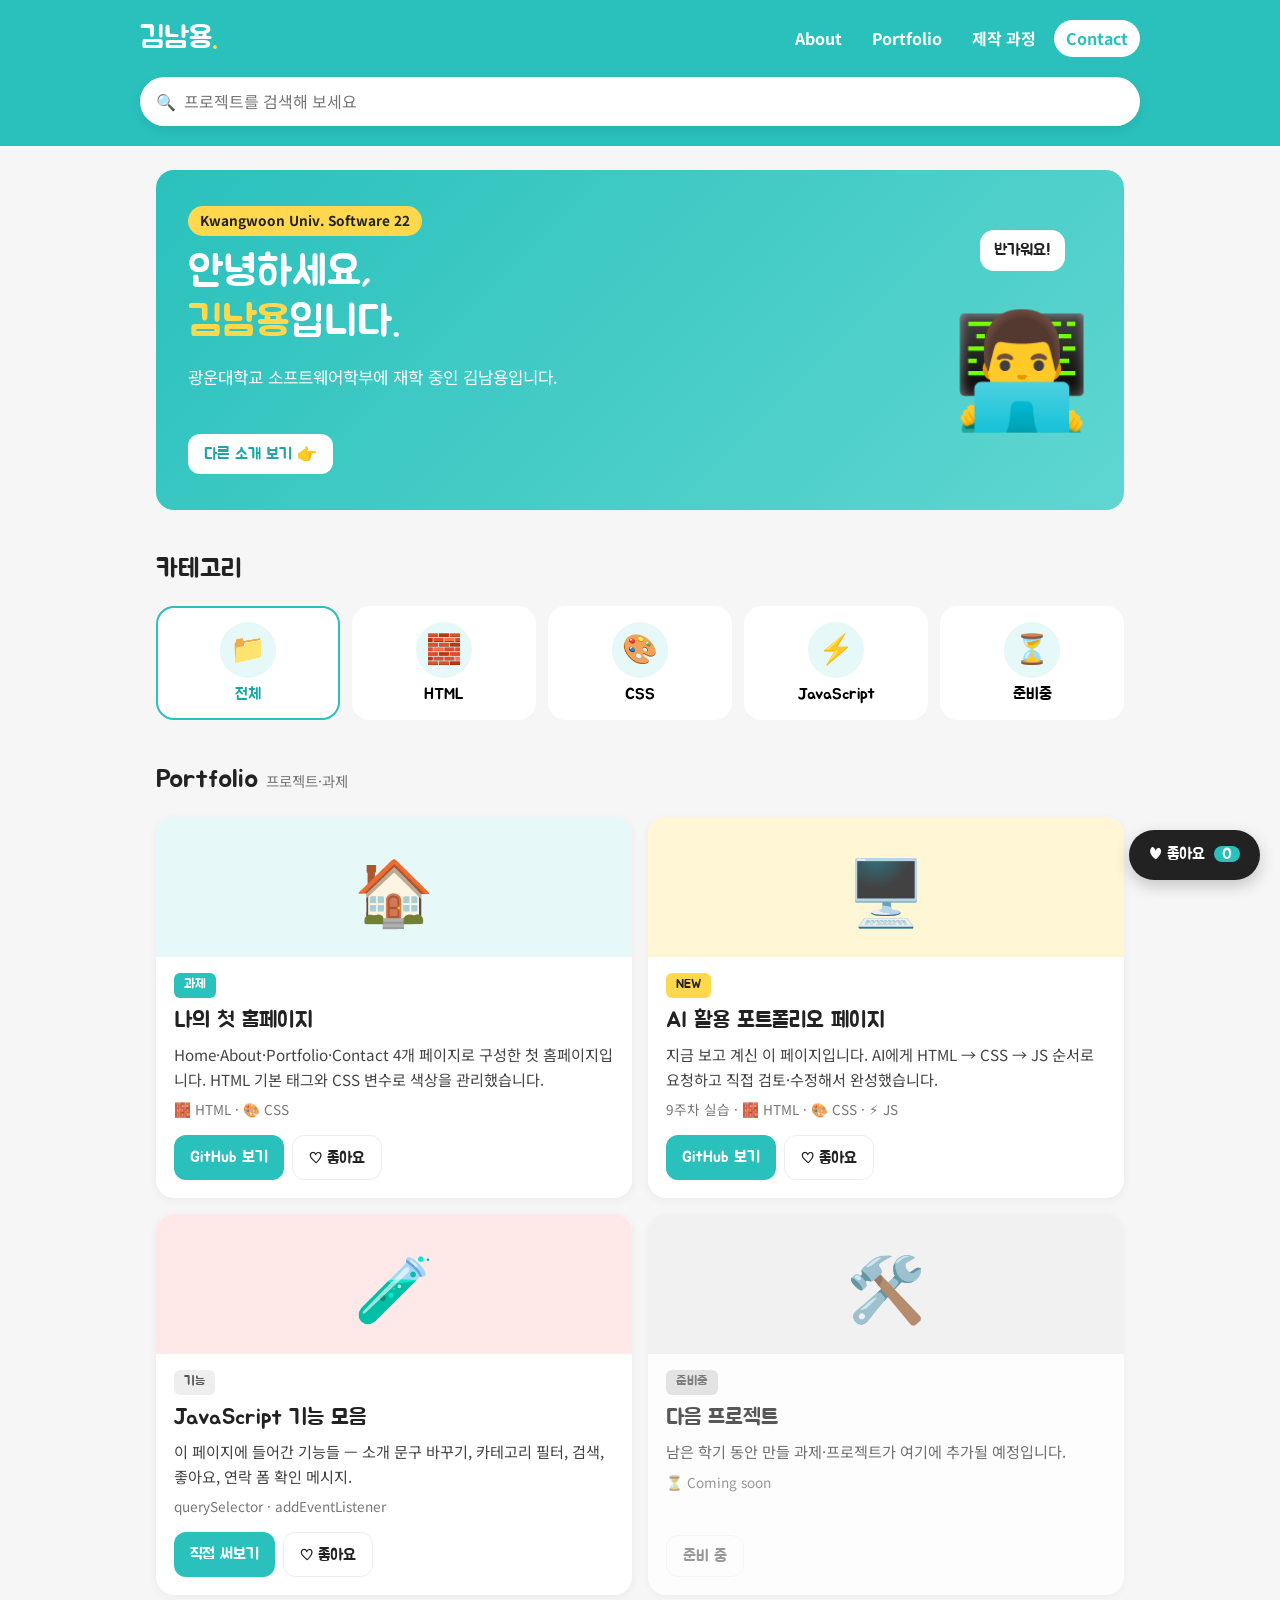
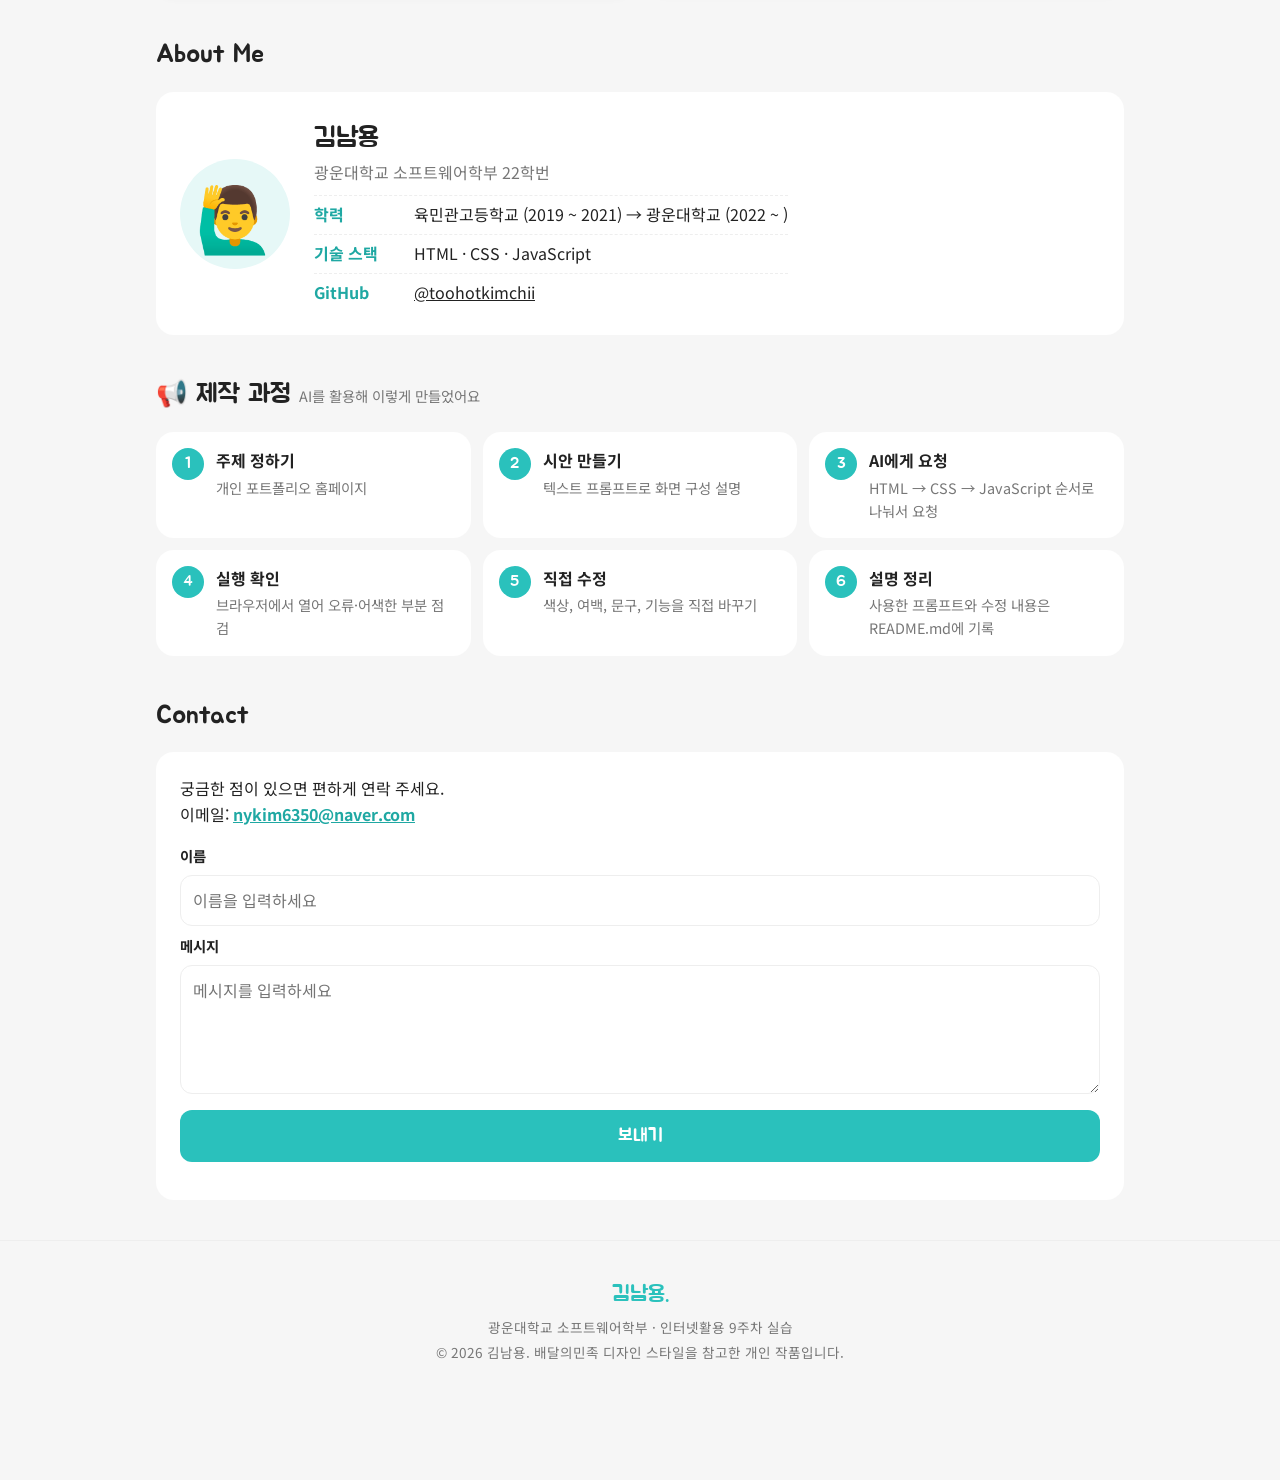
==== toohotkimchii_page/index.html @ c52a950b "템플릿 추가" ====
<!DOCTYPE html>
<html lang="ko">
<head>
  <meta charset="UTF-8" />
  <meta name="viewport" content="width=device-width, initial-scale=1.0" />
  <title>김남용 | 포트폴리오</title>

  <!-- 글꼴: 둥글고 귀여운 제목용(Jua) + 읽기 편한 본문용(Noto Sans KR) -->
  <link rel="preconnect" href="https://fonts.googleapis.com">
  <link rel="preconnect" href="https://fonts.gstatic.com" crossorigin>
  <link href="https://fonts.googleapis.com/css2?family=Jua&family=Noto+Sans+KR:wght@400;500;700&display=swap" rel="stylesheet">

  <!-- 디자인(CSS)은 style.css 파일에 따로 작성했습니다. -->
  <link rel="stylesheet" href="style.css" />
</head>
<body>

  <!-- =====================================================
       1. header : 사이트 맨 위 (로고 + 메뉴 + 검색창)
       ===================================================== -->
  <header class="site-header">
    <div class="header-inner">
      <a href="#home" class="logo">김남용<span class="logo-dot">.</span></a>

      <!-- nav : 페이지 안의 각 영역(section)으로 이동하는 메뉴 -->
      <nav class="main-nav">
        <a href="#about">About</a>
        <a href="#projects">Portfolio</a>
        <a href="#process">제작 과정</a>
        <a href="#contact" class="nav-order">Contact</a>
      </nav>
    </div>

    <!-- 검색창 (입력하면 아래 프로젝트 카드가 걸러집니다) -->
    <div class="search-wrap">
      <span class="search-icon" aria-hidden="true">🔍</span>
      <input type="text" id="searchInput" placeholder="프로젝트를 검색해 보세요" />
    </div>
  </header>

  <!-- =====================================================
       2. main : 본문 내용
       ===================================================== -->
  <main>

    <!-- 2-1. 메인 배너 + 자기소개 문구 바꾸기 버튼 -->
    <section id="home" class="hero">
      <div class="hero-text">
        <p class="hero-badge">Kwangwoon Univ. Software 22</p>
        <h1>안녕하세요,<br /><em>김남용</em>입니다.</h1>

        <!-- 버튼을 누르면 이 문장이 바뀝니다 (script.js 참고) -->
        <p id="introText" class="intro-text">
          광운대학교 소프트웨어학부에 재학 중인 김남용입니다.
        </p>
        <button type="button" id="introBtn" class="btn btn-white">
          다른 소개 보기 👉
        </button>
      </div>

      <!-- 오른쪽 그림: 이미지 파일 대신 CSS와 이모지로 표현 -->
      <div class="hero-art" aria-hidden="true">
        <div class="bubble">반가워요!</div>
        <div class="scooter">👨‍💻</div>
      </div>
    </section>

    <!-- 2-2. 카테고리 아이콘 : 누르면 아래 프로젝트가 걸러집니다 -->
    <section class="category">
      <h2 class="section-title">카테고리</h2>
      <div class="category-grid">
        <!-- data-filter 값으로 아래 프로젝트 카드를 걸러냅니다 -->
        <button type="button" class="cat-item active" data-filter="all">
          <span class="cat-icon">📁</span>전체
        </button>
        <button type="button" class="cat-item" data-filter="html">
          <span class="cat-icon">🧱</span>HTML
        </button>
        <button type="button" class="cat-item" data-filter="css">
          <span class="cat-icon">🎨</span>CSS
        </button>
        <button type="button" class="cat-item" data-filter="js">
          <span class="cat-icon">⚡</span>JavaScript
        </button>
        <button type="button" class="cat-item" data-filter="soon">
          <span class="cat-icon">⏳</span>준비중
        </button>
      </div>
    </section>

    <!-- 2-3. 프로젝트 목록 (카드형 레이아웃) -->
    <section id="projects" class="menu">
      <h2 class="section-title">Portfolio <small>프로젝트·과제</small></h2>

      <div class="card-list">

        <!-- 카드 1 : 첫 번째 홈페이지 -->
        <article class="card" data-category="html css">
          <div class="card-thumb thumb-mint">🏠</div>
          <div class="card-body">
            <span class="tag tag-best">과제</span>
            <h3>나의 첫 홈페이지</h3>
            <p class="card-desc">
              Home·About·Portfolio·Contact 4개 페이지로 구성한 첫 홈페이지입니다.
              HTML 기본 태그와 CSS 변수로 색상을 관리했습니다.
            </p>
            <p class="card-meta">🧱 HTML · 🎨 CSS</p>
            <div class="card-actions">
              <a class="btn btn-mint" href="https://github.com/toohotkimchii/kimnamyong_myhomepage" target="_blank" rel="noopener">GitHub 보기</a>
              <button type="button" class="btn btn-line like-btn">♡ 좋아요</button>
            </div>
          </div>
        </article>

        <!-- 카드 2 : 지금 보고 있는 이 페이지 -->
        <article class="card" data-category="html css js">
          <div class="card-thumb thumb-yellow">🖥️</div>
          <div class="card-body">
            <span class="tag tag-new">NEW</span>
            <h3>AI 활용 포트폴리오 페이지</h3>
            <p class="card-desc">
              지금 보고 계신 이 페이지입니다. AI에게 HTML → CSS → JS 순서로 요청하고
              직접 검토·수정해서 완성했습니다.
            </p>
            <p class="card-meta">9주차 실습 · 🧱 HTML · 🎨 CSS · ⚡ JS</p>
            <div class="card-actions">
              <a class="btn btn-mint" href="https://github.com/toohotkimchii/kimnamyong_baemin_page" target="_blank" rel="noopener">GitHub 보기</a>
              <button type="button" class="btn btn-line like-btn">♡ 좋아요</button>
            </div>
          </div>
        </article>

        <!-- 카드 3 : 자바스크립트 기능 소개 -->
        <article class="card" data-category="js">
          <div class="card-thumb thumb-pink">🧪</div>
          <div class="card-body">
            <span class="tag">기능</span>
            <h3>JavaScript 기능 모음</h3>
            <p class="card-desc">
              이 페이지에 들어간 기능들 — 소개 문구 바꾸기, 카테고리 필터,
              검색, 좋아요, 연락 폼 확인 메시지.
            </p>
            <p class="card-meta">querySelector · addEventListener</p>
            <div class="card-actions">
              <a class="btn btn-mint" href="#contact">직접 써보기</a>
              <button type="button" class="btn btn-line like-btn">♡ 좋아요</button>
            </div>
          </div>
        </article>

        <!-- 카드 4 : 준비 중 (앞으로 채울 자리) -->
        <article class="card card-soon" data-category="soon">
          <div class="card-thumb thumb-gray">🛠️</div>
          <div class="card-body">
            <span class="tag tag-soon">준비중</span>
            <h3>다음 프로젝트</h3>
            <p class="card-desc">
              남은 학기 동안 만들 과제·프로젝트가 여기에 추가될 예정입니다.
            </p>
            <p class="card-meta">⏳ Coming soon</p>
            <div class="card-actions">
              <button type="button" class="btn btn-line" disabled>준비 중</button>
            </div>
          </div>
        </article>

      </div>

      <!-- 검색 결과가 없을 때 보여줄 문구 (평소엔 숨김) -->
      <p id="emptyMsg" class="empty-msg" hidden>검색 결과가 없어요 😅</p>
    </section>

    <!-- 2-4. 자기소개 (About) -->
    <section id="about" class="owner">
      <h2 class="section-title">About Me</h2>
      <div class="owner-card">
        <div class="owner-face" aria-hidden="true">🙋‍♂️</div>
        <div class="owner-info">
          <h3>김남용</h3>
          <p class="owner-sub">광운대학교 소프트웨어학부 22학번</p>
          <ul class="owner-list">
            <li><b>학력</b> 육민관고등학교 (2019 ~ 2021) → 광운대학교 (2022 ~ )</li>
            <li><b>기술 스택</b> HTML · CSS · JavaScript</li>
            <li><b>GitHub</b> <a href="https://github.com/toohotkimchii" target="_blank" rel="noopener">@toohotkimchii</a></li>
          </ul>
        </div>
      </div>
    </section>

    <!-- 2-5. 제작 과정 (수업 내용 정리) -->
    <section id="process" class="notice">
      <h2 class="section-title">📢 제작 과정 <small>AI를 활용해 이렇게 만들었어요</small></h2>
      <ol class="step-list">
        <li><span class="step-num">1</span><div><b>주제 정하기</b><p>개인 포트폴리오 홈페이지</p></div></li>
        <li><span class="step-num">2</span><div><b>시안 만들기</b><p>텍스트 프롬프트로 화면 구성 설명</p></div></li>
        <li><span class="step-num">3</span><div><b>AI에게 요청</b><p>HTML → CSS → JavaScript 순서로 나눠서 요청</p></div></li>
        <li><span class="step-num">4</span><div><b>실행 확인</b><p>브라우저에서 열어 오류·어색한 부분 점검</p></div></li>
        <li><span class="step-num">5</span><div><b>직접 수정</b><p>색상, 여백, 문구, 기능을 직접 바꾸기</p></div></li>
        <li><span class="step-num">6</span><div><b>설명 정리</b><p>사용한 프롬프트와 수정 내용은 README.md에 기록</p></div></li>
      </ol>
    </section>

    <!-- 2-6. 연락처 (Contact) -->
    <section id="contact" class="order">
      <h2 class="section-title">Contact</h2>
      <div class="order-box">
        <p class="order-guide">
          궁금한 점이 있으면 편하게 연락 주세요.<br />
          이메일: <a href="mailto:nykim6350@naver.com">nykim6350@naver.com</a>
        </p>

        <!-- form : 실제 전송은 하지 않고, JS로 확인 메시지만 보여줍니다 -->
        <form id="orderForm" class="order-form">
          <label for="orderName">이름</label>
          <input type="text" id="orderName" placeholder="이름을 입력하세요" />

          <label for="orderMsg">메시지</label>
          <textarea id="orderMsg" rows="4" placeholder="메시지를 입력하세요"></textarea>

          <button type="submit" class="btn btn-mint btn-big">보내기</button>
        </form>

        <!-- 결과 메시지가 들어갈 자리 -->
        <p id="orderResult" class="order-result" aria-live="polite"></p>
      </div>
    </section>

  </main>

  <!-- 좋아요 개수를 보여주는 떠 있는 버튼 -->
  <a href="#projects" class="cart-float" aria-label="좋아요 개수">
    ♥ 좋아요 <span id="likeCount">0</span>
  </a>

  <!-- =====================================================
       3. footer : 사이트 맨 아래 정보
       ===================================================== -->
  <footer class="site-footer">
    <p class="footer-logo">김남용.</p>
    <p>광운대학교 소프트웨어학부 · 인터넷활용 9주차 실습</p>
    <p>&copy; <span id="year"></span> 김남용. 배달의민족 디자인 스타일을 참고한 개인 작품입니다.</p>
  </footer>

  <!-- 기능(JavaScript)은 script.js 파일에 작성했습니다. body 맨 끝에서 불러옵니다. -->
  <script src="script.js"></script>
</body>
</html>
---- toohotkimchii_page/style.css ----
/* =============================================================
   김남용 포트폴리오 스타일시트
   - 배달의민족 스타일 참고: 민트색 포인트, 둥근 모서리, 큼직한 귀여운 제목
   - 색을 바꾸고 싶으면 아래 :root 안의 값만 바꾸면 됩니다.
   ============================================================= */
:root {
  --mint: #2ac1bc;        /* 메인 민트색 */
  --mint-dark: #1fa8a3;   /* 버튼에 마우스를 올렸을 때 */
  --mint-light: #e6f8f7;  /* 연한 민트 배경 */
  --yellow: #ffd84d;      /* 강조용 노란색 */
  --text: #222222;        /* 기본 글자색 */
  --gray: #777777;        /* 보조 글자색 */
  --line: #eeeeee;        /* 테두리 선 */
  --bg: #f6f6f6;          /* 전체 배경 */
  --radius: 18px;         /* 모서리 둥글기 */
}

/* ---------- 기본 설정 ---------- */
* { box-sizing: border-box; }

html { scroll-behavior: smooth; } /* 메뉴 클릭 시 부드럽게 이동 */

body {
  margin: 0;
  font-family: "Noto Sans KR", system-ui, sans-serif;
  background: var(--bg);
  color: var(--text);
  line-height: 1.6;
  padding-bottom: 80px; /* 떠 있는 좋아요 버튼에 내용이 가리지 않도록 */
}

/* 제목은 둥글둥글한 Jua 글꼴 */
h1, h2, h3, .logo, .footer-logo, .btn, .cat-item, .tag {
  font-family: "Jua", "Noto Sans KR", sans-serif;
  font-weight: 400;
}

a { color: inherit; }

main {
  max-width: 1000px;
  margin: 0 auto;
  padding: 0 16px;
}

section { margin: 40px 0; }

.section-title {
  font-size: 1.6rem;
  margin: 0 0 16px;
}
.section-title small {
  font-family: "Noto Sans KR", sans-serif;
  font-size: .9rem;
  color: var(--gray);
  font-weight: 400;
}

/* ---------- header ---------- */
.site-header {
  background: var(--mint);
  color: #fff;
  padding: 14px 16px 20px;
  position: sticky;   /* 스크롤해도 상단에 고정 */
  top: 0;
  z-index: 10;
}
.header-inner {
  max-width: 1000px;
  margin: 0 auto;
  display: flex;
  justify-content: space-between;
  align-items: center;
  gap: 12px;
  flex-wrap: wrap;
}
.logo {
  font-size: 1.9rem;
  text-decoration: none;
  color: #fff;
}
.logo-dot { color: var(--yellow); }

.main-nav { display: flex; gap: 6px; flex-wrap: wrap; }
.main-nav a {
  text-decoration: none;
  font-weight: 700;
  padding: 6px 12px;
  border-radius: 999px;
  transition: background .2s;
}
.main-nav a:hover { background: rgba(255,255,255,.2); }
.main-nav .nav-order { background: #fff; color: var(--mint); }
.main-nav .nav-order:hover { background: var(--yellow); color: var(--text); }

/* 검색창 */
.search-wrap {
  max-width: 1000px;
  margin: 14px auto 0;
  background: #fff;
  border-radius: 999px;
  display: flex;
  align-items: center;
  padding: 0 16px;
  box-shadow: 0 4px 12px rgba(0,0,0,.08);
}
.search-wrap input {
  flex: 1;
  border: none;
  outline: none;
  padding: 12px 8px;
  font: inherit;
  background: transparent;
  min-width: 0;
}

/* ---------- 메인 배너(hero) ---------- */
.hero {
  margin-top: 24px;
  background: linear-gradient(135deg, var(--mint) 0%, #5fd6d1 100%);
  color: #fff;
  border-radius: var(--radius);
  padding: 36px 32px;
  display: flex;
  align-items: center;
  justify-content: space-between;
  gap: 24px;
  overflow: hidden;
}
.hero-badge {
  display: inline-block;
  background: var(--yellow);
  color: var(--text);
  font-weight: 700;
  font-size: .85rem;
  padding: 4px 12px;
  border-radius: 999px;
  margin: 0 0 12px;
}
.hero h1 {
  font-size: 2.6rem;
  line-height: 1.2;
  margin: 0 0 16px;
}
.hero h1 em {
  font-style: normal;
  color: var(--yellow);
}
.intro-text {
  font-size: 1.05rem;
  min-height: 3.2em;     /* 문장이 바뀌어도 높이가 덜컹거리지 않게 */
  margin: 0 0 16px;
  transition: opacity .25s;
}
.intro-text.fade { opacity: 0; } /* JS에서 문장 바꿀 때 잠깐 사라지는 효과 */

.hero-art { position: relative; flex-shrink: 0; text-align: center; }
.scooter {
  font-size: 7rem;
  animation: ride 1.6s ease-in-out infinite alternate; /* 그림 흔들흔들 */
}
.bubble {
  background: #fff;
  color: var(--text);
  font-family: "Jua", sans-serif;
  padding: 8px 14px;
  border-radius: 14px;
  display: inline-block;
}
@keyframes ride {
  from { transform: translateX(-8px) rotate(-3deg); }
  to   { transform: translateX(8px) rotate(2deg); }
}

/* ---------- 버튼 공통 ---------- */
.btn {
  display: inline-block;
  border: none;
  border-radius: 12px;
  padding: 10px 16px;
  font-size: 1rem;
  cursor: pointer;
  text-decoration: none;
  transition: transform .15s, background .2s;
}
.btn:hover { transform: translateY(-2px); }
.btn:disabled { cursor: not-allowed; opacity: .6; transform: none; }
.btn-white { background: #fff; color: var(--mint-dark); }
.btn-mint  { background: var(--mint); color: #fff; }
.btn-mint:hover { background: var(--mint-dark); }
.btn-line  { background: #fff; color: var(--text); border: 1.5px solid var(--line); }
.btn-line.liked { border-color: #ff6b6b; color: #ff6b6b; } /* 좋아요 누른 상태 */
.btn-big { width: 100%; padding: 14px; font-size: 1.15rem; }

/* ---------- 카테고리 ---------- */
.category-grid {
  display: grid;
  grid-template-columns: repeat(5, 1fr);
  gap: 12px;
}
.cat-item {
  background: #fff;
  border: 2px solid transparent;
  border-radius: var(--radius);
  padding: 14px 4px;
  font-size: 1rem;
  cursor: pointer;
  display: flex;
  flex-direction: column;
  align-items: center;
  gap: 6px;
  transition: border-color .2s;
}
.cat-icon {
  font-size: 1.8rem;
  width: 56px; height: 56px;
  border-radius: 50%;
  background: var(--mint-light);
  display: flex; align-items: center; justify-content: center;
}
.cat-item:hover, .cat-item.active { border-color: var(--mint); }
.cat-item.active { color: var(--mint-dark); }

/* ---------- 프로젝트 카드 ---------- */
.card-list {
  display: grid;
  grid-template-columns: repeat(2, 1fr); /* 2열 카드 */
  gap: 16px;
}
.card {
  background: #fff;
  border-radius: var(--radius);
  overflow: hidden;
  box-shadow: 0 2px 10px rgba(0,0,0,.05);
  display: flex;
  flex-direction: column;
  transition: transform .2s, box-shadow .2s;
}
.card:hover {
  transform: translateY(-4px);
  box-shadow: 0 8px 20px rgba(0,0,0,.1);
}
.card.hide { display: none; } /* 필터·검색으로 숨길 때 */

.card-thumb {
  height: 140px;
  font-size: 4rem;
  display: flex; align-items: center; justify-content: center;
}
.thumb-mint   { background: var(--mint-light); }
.thumb-yellow { background: #fff6d6; }
.thumb-pink   { background: #ffe8e8; }
.thumb-gray   { background: #efefef; }

.card-body { padding: 16px 18px 18px; display: flex; flex-direction: column; flex: 1; }
.card-body h3 { font-size: 1.35rem; margin: 6px 0 4px; }
.card-desc { margin: 0 0 8px; color: #444; font-size: .95rem; }
.card-meta { margin: 0 0 14px; color: var(--gray); font-size: .85rem; }
.card-actions { margin-top: auto; display: flex; gap: 8px; }

.tag {
  align-self: flex-start;
  font-size: .8rem;
  padding: 2px 10px;
  border-radius: 6px;
  background: #eee;
  color: #555;
}
.tag-best { background: var(--mint); color: #fff; }
.tag-new  { background: var(--yellow); color: var(--text); }
.tag-soon { background: #ddd; }
.card-soon { opacity: .75; }

.empty-msg { text-align: center; color: var(--gray); padding: 24px; }

/* ---------- About (자기소개) ---------- */
.owner-card {
  background: #fff;
  border-radius: var(--radius);
  padding: 24px;
  display: flex;
  gap: 24px;
  align-items: center;
}
.owner-face {
  font-size: 4rem;
  width: 110px; height: 110px;
  flex-shrink: 0;
  border-radius: 50%;
  background: var(--mint-light);
  display: flex; align-items: center; justify-content: center;
}
.owner-info h3 { font-size: 1.7rem; margin: 0; }
.owner-info h3 span { font-size: 1rem; color: var(--mint-dark); }
.owner-sub { margin: 0 0 10px; color: var(--gray); }
.owner-list { list-style: none; margin: 0; padding: 0; }
.owner-list li { padding: 6px 0; border-top: 1px dashed var(--line); }
.owner-list b {
  display: inline-block;
  min-width: 96px;
  color: var(--mint-dark);
}

/* ---------- 제작 과정 ---------- */
.step-list {
  list-style: none;
  margin: 0; padding: 0;
  display: grid;
  grid-template-columns: repeat(3, 1fr);
  gap: 12px;
}
.step-list li {
  background: #fff;
  border-radius: var(--radius);
  padding: 16px;
  display: flex;
  gap: 12px;
  align-items: flex-start;
}
.step-num {
  font-family: "Jua", sans-serif;
  background: var(--mint);
  color: #fff;
  width: 32px; height: 32px;
  border-radius: 50%;
  flex-shrink: 0;
  display: flex; align-items: center; justify-content: center;
}
.step-list p { margin: 2px 0 0; color: var(--gray); font-size: .9rem; }

/* ---------- Contact (연락처 폼) ---------- */
.order-box {
  background: #fff;
  border-radius: var(--radius);
  padding: 24px;
}
.order-guide { margin: 0 0 16px; }
.order-guide a { color: var(--mint-dark); font-weight: 700; }
.order-form { display: grid; gap: 8px; }
.order-form label { font-weight: 700; font-size: .9rem; }
.order-form input,
.order-form textarea {
  width: 100%;
  padding: 12px;
  border: 1.5px solid var(--line);
  border-radius: 12px;
  font: inherit;
}
.order-form input:focus,
.order-form textarea:focus { outline: none; border-color: var(--mint); }
.order-form .btn-big { margin-top: 8px; }
.order-result {
  margin: 14px 0 0;
  font-weight: 700;
  color: var(--mint-dark);
}
.order-result.error { color: #e04848; }

/* ---------- 떠 있는 좋아요 버튼 ---------- */
.cart-float {
  position: fixed;
  right: 20px;
  bottom: 20px;
  background: var(--text);
  color: #fff;
  text-decoration: none;
  font-family: "Jua", sans-serif;
  padding: 12px 20px;
  border-radius: 999px;
  box-shadow: 0 6px 16px rgba(0,0,0,.2);
  z-index: 20;
}
.cart-float span {
  background: var(--mint);
  border-radius: 999px;
  padding: 0 8px;
  margin-left: 4px;
}
.cart-float.bump { animation: bump .3s; } /* 좋아요 누를 때 통통 튀는 효과 */
@keyframes bump {
  50% { transform: scale(1.15); }
}

/* ---------- footer ---------- */
.site-footer {
  text-align: center;
  color: var(--gray);
  font-size: .85rem;
  padding: 32px 16px;
  border-top: 1px solid var(--line);
  margin-top: 40px;
}
.site-footer p { margin: 4px 0; }
.footer-logo { font-size: 1.4rem; color: var(--mint); }

/* =============================================================
   반응형: 화면이 좁을 때(모바일) 레이아웃 바꾸기
   ============================================================= */
@media (max-width: 720px) {
  .hero { flex-direction: column; text-align: center; padding: 28px 20px; }
  .hero h1 { font-size: 2rem; }
  .scooter { font-size: 5rem; }
  .card-list { grid-template-columns: 1fr; }       /* 카드 1열 */
  .step-list { grid-template-columns: 1fr; }
  .category-grid { grid-template-columns: repeat(5, 1fr); gap: 6px; }
  .cat-item { font-size: .8rem; padding: 10px 2px; }
  .cat-icon { width: 42px; height: 42px; font-size: 1.3rem; }
  .owner-card { flex-direction: column; text-align: center; }
  .owner-list { text-align: left; }
  .main-nav a { padding: 4px 8px; font-size: .9rem; }
}
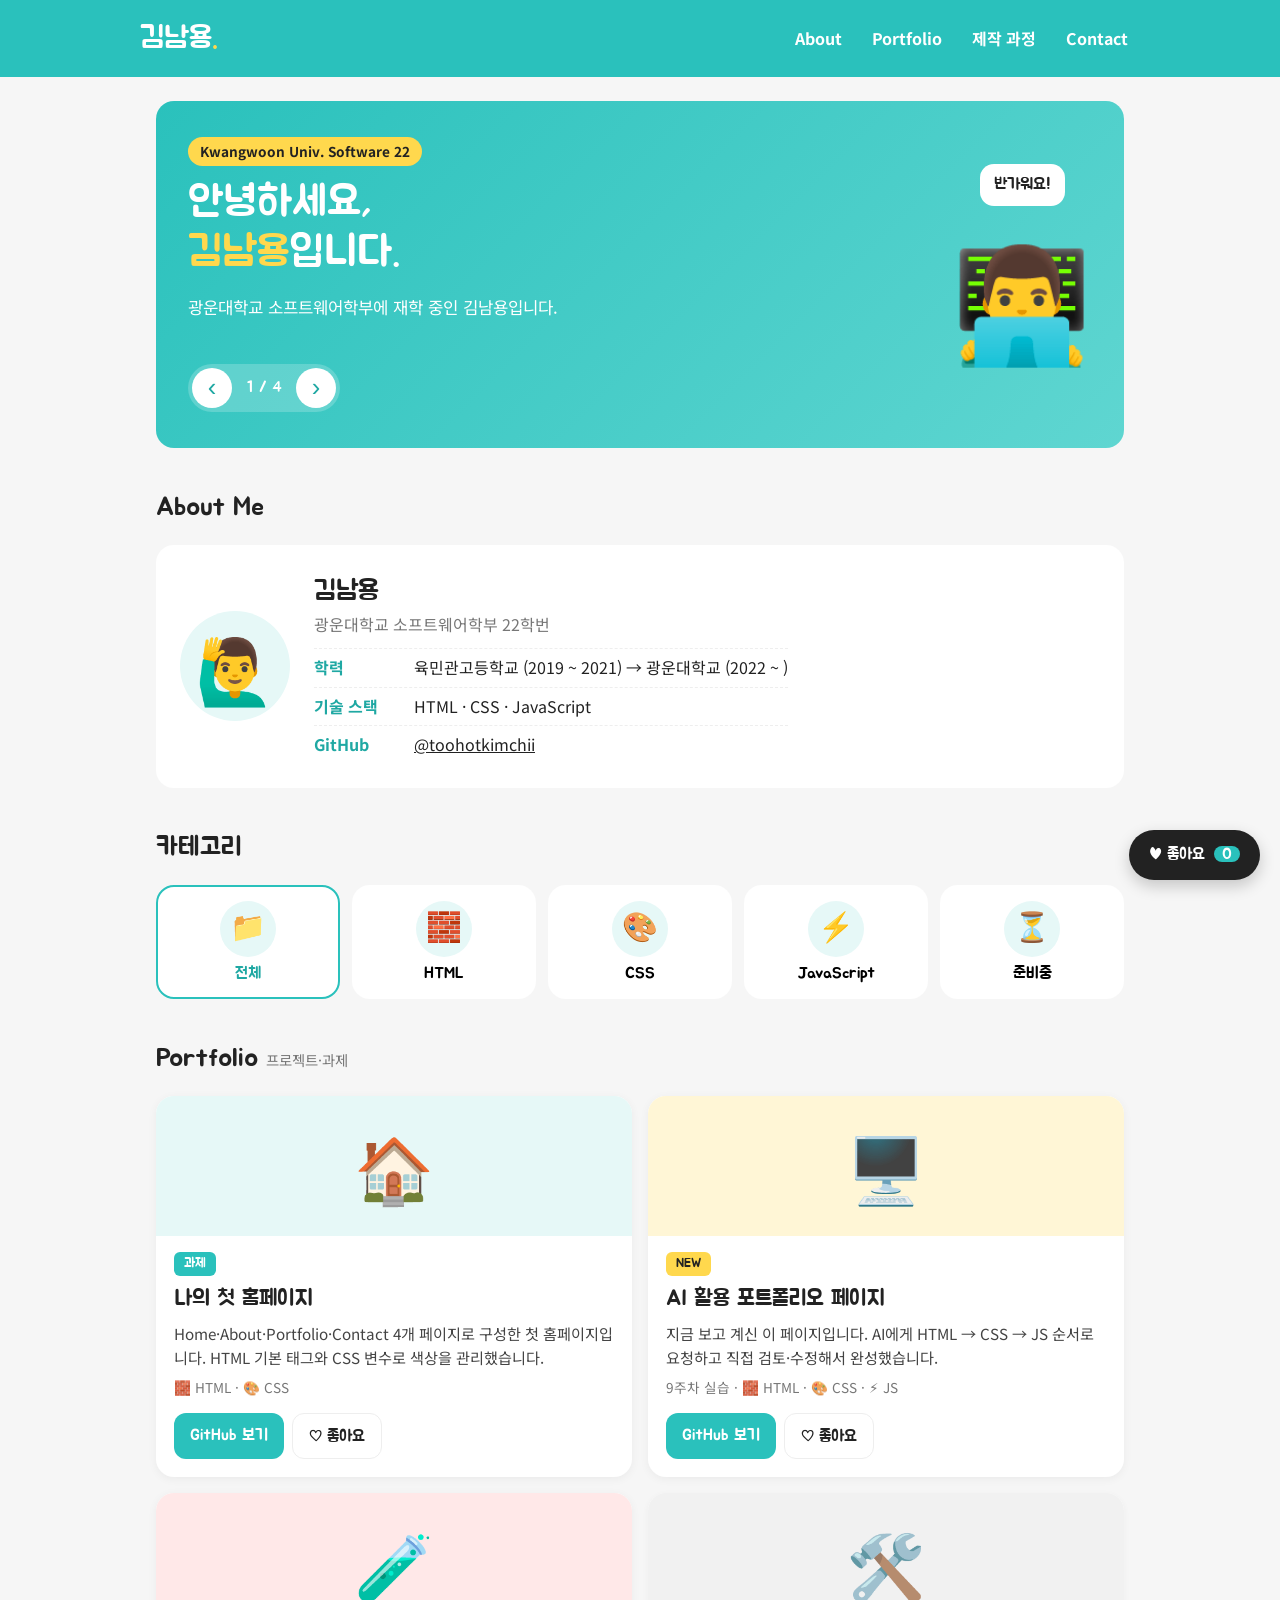
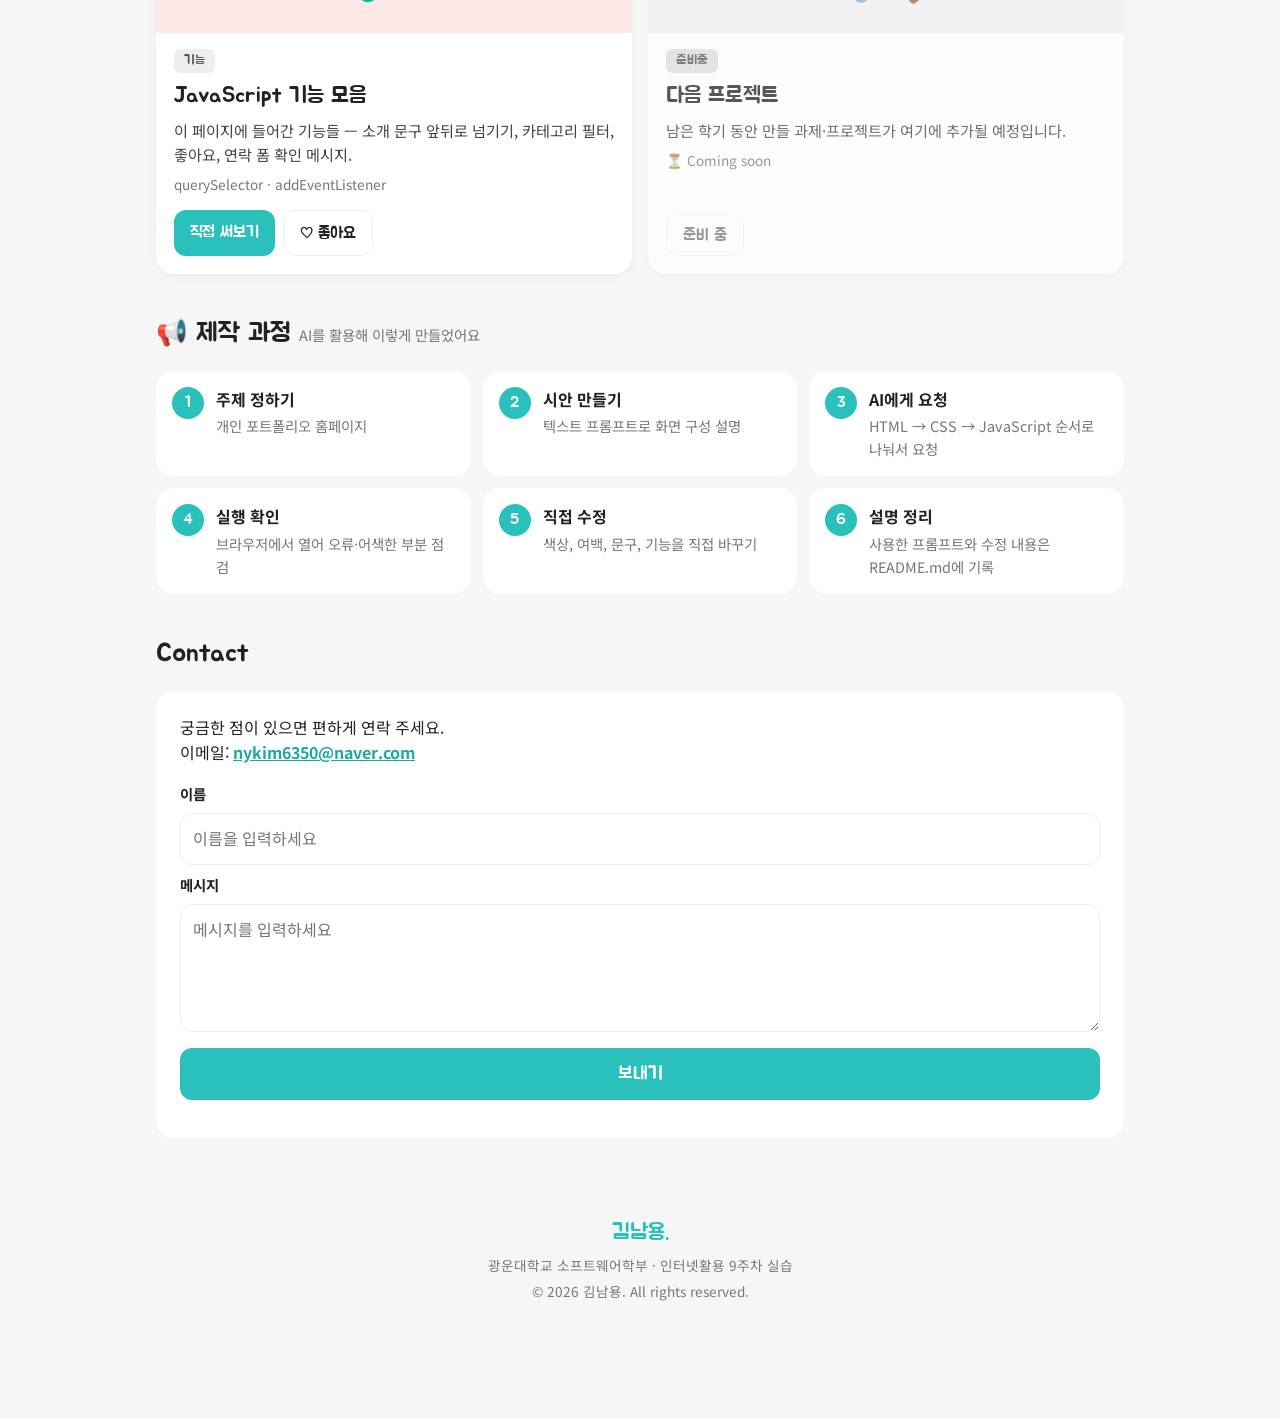
==== commit c6cdc173: "수정" ====
--- a/toohotkimchii_page/index.html
+++ b/toohotkimchii_page/index.html
@@ -16,25 +16,20 @@
 <body>
 
   <!-- =====================================================
-       1. header : 사이트 맨 위 (로고 + 메뉴 + 검색창)
+       1. header : 사이트 맨 위 (로고 + 메뉴)
        ===================================================== -->
   <header class="site-header">
     <div class="header-inner">
       <a href="#home" class="logo">김남용<span class="logo-dot">.</span></a>
 
-      <!-- nav : 페이지 안의 각 영역(section)으로 이동하는 메뉴 -->
+      <!-- nav : 페이지 안의 각 영역(section)으로 이동하는 메뉴
+           누른 메뉴에 흰색 배경(active)이 붙습니다 (script.js 6번 참고) -->
       <nav class="main-nav">
         <a href="#about">About</a>
         <a href="#projects">Portfolio</a>
         <a href="#process">제작 과정</a>
-        <a href="#contact" class="nav-order">Contact</a>
+        <a href="#contact">Contact</a>
       </nav>
-    </div>
-
-    <!-- 검색창 (입력하면 아래 프로젝트 카드가 걸러집니다) -->
-    <div class="search-wrap">
-      <span class="search-icon" aria-hidden="true">🔍</span>
-      <input type="text" id="searchInput" placeholder="프로젝트를 검색해 보세요" />
     </div>
   </header>
 
@@ -53,9 +48,13 @@
         <p id="introText" class="intro-text">
           광운대학교 소프트웨어학부에 재학 중인 김남용입니다.
         </p>
-        <button type="button" id="introBtn" class="btn btn-white">
-          다른 소개 보기 👉
-        </button>
+        <!-- 이전 / 다음 버튼으로 소개 문장을 앞뒤로 넘깁니다 -->
+        <div class="intro-controls">
+          <button type="button" id="prevBtn" class="intro-arrow" aria-label="이전 소개">‹</button>
+          <!-- 지금 몇 번째 문장인지 표시 (예: 1 / 4) -->
+          <span id="introCounter" class="intro-counter">1 / 4</span>
+          <button type="button" id="nextBtn" class="intro-arrow" aria-label="다음 소개">›</button>
+        </div>
       </div>
 
       <!-- 오른쪽 그림: 이미지 파일 대신 CSS와 이모지로 표현 -->
@@ -65,112 +64,7 @@
       </div>
     </section>
 
-    <!-- 2-2. 카테고리 아이콘 : 누르면 아래 프로젝트가 걸러집니다 -->
-    <section class="category">
-      <h2 class="section-title">카테고리</h2>
-      <div class="category-grid">
-        <!-- data-filter 값으로 아래 프로젝트 카드를 걸러냅니다 -->
-        <button type="button" class="cat-item active" data-filter="all">
-          <span class="cat-icon">📁</span>전체
-        </button>
-        <button type="button" class="cat-item" data-filter="html">
-          <span class="cat-icon">🧱</span>HTML
-        </button>
-        <button type="button" class="cat-item" data-filter="css">
-          <span class="cat-icon">🎨</span>CSS
-        </button>
-        <button type="button" class="cat-item" data-filter="js">
-          <span class="cat-icon">⚡</span>JavaScript
-        </button>
-        <button type="button" class="cat-item" data-filter="soon">
-          <span class="cat-icon">⏳</span>준비중
-        </button>
-      </div>
-    </section>
-
-    <!-- 2-3. 프로젝트 목록 (카드형 레이아웃) -->
-    <section id="projects" class="menu">
-      <h2 class="section-title">Portfolio <small>프로젝트·과제</small></h2>
-
-      <div class="card-list">
-
-        <!-- 카드 1 : 첫 번째 홈페이지 -->
-        <article class="card" data-category="html css">
-          <div class="card-thumb thumb-mint">🏠</div>
-          <div class="card-body">
-            <span class="tag tag-best">과제</span>
-            <h3>나의 첫 홈페이지</h3>
-            <p class="card-desc">
-              Home·About·Portfolio·Contact 4개 페이지로 구성한 첫 홈페이지입니다.
-              HTML 기본 태그와 CSS 변수로 색상을 관리했습니다.
-            </p>
-            <p class="card-meta">🧱 HTML · 🎨 CSS</p>
-            <div class="card-actions">
-              <a class="btn btn-mint" href="https://github.com/toohotkimchii/kimnamyong_myhomepage" target="_blank" rel="noopener">GitHub 보기</a>
-              <button type="button" class="btn btn-line like-btn">♡ 좋아요</button>
-            </div>
-          </div>
-        </article>
-
-        <!-- 카드 2 : 지금 보고 있는 이 페이지 -->
-        <article class="card" data-category="html css js">
-          <div class="card-thumb thumb-yellow">🖥️</div>
-          <div class="card-body">
-            <span class="tag tag-new">NEW</span>
-            <h3>AI 활용 포트폴리오 페이지</h3>
-            <p class="card-desc">
-              지금 보고 계신 이 페이지입니다. AI에게 HTML → CSS → JS 순서로 요청하고
-              직접 검토·수정해서 완성했습니다.
-            </p>
-            <p class="card-meta">9주차 실습 · 🧱 HTML · 🎨 CSS · ⚡ JS</p>
-            <div class="card-actions">
-              <a class="btn btn-mint" href="https://github.com/toohotkimchii/kimnamyong_baemin_page" target="_blank" rel="noopener">GitHub 보기</a>
-              <button type="button" class="btn btn-line like-btn">♡ 좋아요</button>
-            </div>
-          </div>
-        </article>
-
-        <!-- 카드 3 : 자바스크립트 기능 소개 -->
-        <article class="card" data-category="js">
-          <div class="card-thumb thumb-pink">🧪</div>
-          <div class="card-body">
-            <span class="tag">기능</span>
-            <h3>JavaScript 기능 모음</h3>
-            <p class="card-desc">
-              이 페이지에 들어간 기능들 — 소개 문구 바꾸기, 카테고리 필터,
-              검색, 좋아요, 연락 폼 확인 메시지.
-            </p>
-            <p class="card-meta">querySelector · addEventListener</p>
-            <div class="card-actions">
-              <a class="btn btn-mint" href="#contact">직접 써보기</a>
-              <button type="button" class="btn btn-line like-btn">♡ 좋아요</button>
-            </div>
-          </div>
-        </article>
-
-        <!-- 카드 4 : 준비 중 (앞으로 채울 자리) -->
-        <article class="card card-soon" data-category="soon">
-          <div class="card-thumb thumb-gray">🛠️</div>
-          <div class="card-body">
-            <span class="tag tag-soon">준비중</span>
-            <h3>다음 프로젝트</h3>
-            <p class="card-desc">
-              남은 학기 동안 만들 과제·프로젝트가 여기에 추가될 예정입니다.
-            </p>
-            <p class="card-meta">⏳ Coming soon</p>
-            <div class="card-actions">
-              <button type="button" class="btn btn-line" disabled>준비 중</button>
-            </div>
-          </div>
-        </article>
-
-      </div>
-
-      <!-- 검색 결과가 없을 때 보여줄 문구 (평소엔 숨김) -->
-      <p id="emptyMsg" class="empty-msg" hidden>검색 결과가 없어요 😅</p>
-    </section>
-
-    <!-- 2-4. 자기소개 (About) -->
+    <!-- 2-2. 자기소개 (About) -->
     <section id="about" class="owner">
       <h2 class="section-title">About Me</h2>
       <div class="owner-card">
@@ -187,6 +81,111 @@
       </div>
     </section>
 
+    <!-- 2-3. 카테고리 아이콘 : 누르면 아래 프로젝트가 걸러집니다 -->
+    <section class="category">
+      <h2 class="section-title">카테고리</h2>
+      <div class="category-grid">
+        <!-- data-filter 값으로 아래 프로젝트 카드를 걸러냅니다 -->
+        <button type="button" class="cat-item active" data-filter="all">
+          <span class="cat-icon">📁</span>전체
+        </button>
+        <button type="button" class="cat-item" data-filter="html">
+          <span class="cat-icon">🧱</span>HTML
+        </button>
+        <button type="button" class="cat-item" data-filter="css">
+          <span class="cat-icon">🎨</span>CSS
+        </button>
+        <button type="button" class="cat-item" data-filter="js">
+          <span class="cat-icon">⚡</span>JavaScript
+        </button>
+        <button type="button" class="cat-item" data-filter="soon">
+          <span class="cat-icon">⏳</span>준비중
+        </button>
+      </div>
+    </section>
+
+    <!-- 2-4. 프로젝트 목록 (카드형 레이아웃) -->
+    <section id="projects" class="menu">
+      <h2 class="section-title">Portfolio <small>프로젝트·과제</small></h2>
+
+      <div class="card-list">
+
+        <!-- 카드 1 : 첫 번째 홈페이지 -->
+        <article class="card" data-category="html css">
+          <div class="card-thumb thumb-mint">🏠</div>
+          <div class="card-body">
+            <span class="tag tag-best">과제</span>
+            <h3>나의 첫 홈페이지</h3>
+            <p class="card-desc">
+              Home·About·Portfolio·Contact 4개 페이지로 구성한 첫 홈페이지입니다.
+              HTML 기본 태그와 CSS 변수로 색상을 관리했습니다.
+            </p>
+            <p class="card-meta">🧱 HTML · 🎨 CSS</p>
+            <div class="card-actions">
+              <a class="btn btn-mint" href="https://github.com/toohotkimchii/kimnamyong_myhomepage" target="_blank" rel="noopener">GitHub 보기</a>
+              <button type="button" class="btn btn-line like-btn">♡ 좋아요</button>
+            </div>
+          </div>
+        </article>
+
+        <!-- 카드 2 : 지금 보고 있는 이 페이지 -->
+        <article class="card" data-category="html css js">
+          <div class="card-thumb thumb-yellow">🖥️</div>
+          <div class="card-body">
+            <span class="tag tag-new">NEW</span>
+            <h3>AI 활용 포트폴리오 페이지</h3>
+            <p class="card-desc">
+              지금 보고 계신 이 페이지입니다. AI에게 HTML → CSS → JS 순서로 요청하고
+              직접 검토·수정해서 완성했습니다.
+            </p>
+            <p class="card-meta">9주차 실습 · 🧱 HTML · 🎨 CSS · ⚡ JS</p>
+            <div class="card-actions">
+              <a class="btn btn-mint" href="https://github.com/toohotkimchii/kimnamyong_myhomepage/tree/main/toohotkimchii_page" target="_blank" rel="noopener">GitHub 보기</a>
+              <button type="button" class="btn btn-line like-btn">♡ 좋아요</button>
+            </div>
+          </div>
+        </article>
+
+        <!-- 카드 3 : 자바스크립트 기능 소개 -->
+        <article class="card" data-category="js">
+          <div class="card-thumb thumb-pink">🧪</div>
+          <div class="card-body">
+            <span class="tag">기능</span>
+            <h3>JavaScript 기능 모음</h3>
+            <p class="card-desc">
+              이 페이지에 들어간 기능들 — 소개 문구 앞뒤로 넘기기, 카테고리 필터,
+              좋아요, 연락 폼 확인 메시지.
+            </p>
+            <p class="card-meta">querySelector · addEventListener</p>
+            <div class="card-actions">
+              <a class="btn btn-mint" href="#contact">직접 써보기</a>
+              <button type="button" class="btn btn-line like-btn">♡ 좋아요</button>
+            </div>
+          </div>
+        </article>
+
+        <!-- 카드 4 : 준비 중 (앞으로 채울 자리) -->
+        <article class="card card-soon" data-category="soon">
+          <div class="card-thumb thumb-gray">🛠️</div>
+          <div class="card-body">
+            <span class="tag tag-soon">준비중</span>
+            <h3>다음 프로젝트</h3>
+            <p class="card-desc">
+              남은 학기 동안 만들 과제·프로젝트가 여기에 추가될 예정입니다.
+            </p>
+            <p class="card-meta">⏳ Coming soon</p>
+            <div class="card-actions">
+              <button type="button" class="btn btn-line" disabled>준비 중</button>
+            </div>
+          </div>
+        </article>
+
+      </div>
+
+      <!-- 보여줄 카드가 없을 때 나오는 문구 (평소엔 숨김) -->
+      <p id="emptyMsg" class="empty-msg" hidden>해당하는 프로젝트가 없어요 😅</p>
+    </section>
+
     <!-- 2-5. 제작 과정 (수업 내용 정리) -->
     <section id="process" class="notice">
       <h2 class="section-title">📢 제작 과정 <small>AI를 활용해 이렇게 만들었어요</small></h2>
@@ -238,7 +237,7 @@
   <footer class="site-footer">
     <p class="footer-logo">김남용.</p>
     <p>광운대학교 소프트웨어학부 · 인터넷활용 9주차 실습</p>
-    <p>&copy; <span id="year"></span> 김남용. 배달의민족 디자인 스타일을 참고한 개인 작품입니다.</p>
+    <p>&copy; <span id="year"></span> 김남용. All rights reserved.</p>
   </footer>
 
   <!-- 기능(JavaScript)은 script.js 파일에 작성했습니다. body 맨 끝에서 불러옵니다. -->
--- a/toohotkimchii_page/style.css
+++ b/toohotkimchii_page/style.css
@@ -43,7 +43,10 @@
   padding: 0 16px;
 }
 
-section { margin: 40px 0; }
+section {
+  margin: 40px 0;
+  scroll-margin-top: 100px; /* 메뉴로 이동할 때 제목이 고정 헤더에 가려지지 않게 */
+}
 
 .section-title {
   font-size: 1.6rem;
@@ -60,7 +63,7 @@
 .site-header {
   background: var(--mint);
   color: #fff;
-  padding: 14px 16px 20px;
+  padding: 14px 16px;
   position: sticky;   /* 스크롤해도 상단에 고정 */
   top: 0;
   z-index: 10;
@@ -90,29 +93,9 @@
   transition: background .2s;
 }
 .main-nav a:hover { background: rgba(255,255,255,.2); }
-.main-nav .nav-order { background: #fff; color: var(--mint); }
-.main-nav .nav-order:hover { background: var(--yellow); color: var(--text); }
-
-/* 검색창 */
-.search-wrap {
-  max-width: 1000px;
-  margin: 14px auto 0;
-  background: #fff;
-  border-radius: 999px;
-  display: flex;
-  align-items: center;
-  padding: 0 16px;
-  box-shadow: 0 4px 12px rgba(0,0,0,.08);
-}
-.search-wrap input {
-  flex: 1;
-  border: none;
-  outline: none;
-  padding: 12px 8px;
-  font: inherit;
-  background: transparent;
-  min-width: 0;
-}
+/* 누른 메뉴(active)에만 흰색 배경 */
+.main-nav a.active { background: #fff; color: var(--mint); }
+.main-nav a.active:hover { background: var(--yellow); color: var(--text); }
 
 /* ---------- 메인 배너(hero) ---------- */
 .hero {
@@ -153,6 +136,33 @@
   transition: opacity .25s;
 }
 .intro-text.fade { opacity: 0; } /* JS에서 문장 바꿀 때 잠깐 사라지는 효과 */
+
+/* 이전 / 다음 버튼 묶음 */
+.intro-controls {
+  display: inline-flex;
+  align-items: center;
+  gap: 10px;
+  background: rgba(255,255,255,.2);
+  border-radius: 999px;
+  padding: 4px;
+}
+.intro-arrow {
+  width: 40px; height: 40px;
+  border: none;
+  border-radius: 50%;
+  background: #fff;
+  color: var(--mint-dark);
+  font-size: 1.6rem;
+  line-height: 1;
+  cursor: pointer;
+  transition: transform .15s, background .2s;
+}
+.intro-arrow:hover { background: var(--yellow); color: var(--text); transform: scale(1.08); }
+.intro-counter {
+  font-family: "Jua", sans-serif;
+  min-width: 44px;
+  text-align: center;
+}
 
 .hero-art { position: relative; flex-shrink: 0; text-align: center; }
 .scooter {
@@ -240,7 +250,7 @@
   transform: translateY(-4px);
   box-shadow: 0 8px 20px rgba(0,0,0,.1);
 }
-.card.hide { display: none; } /* 필터·검색으로 숨길 때 */
+.card.hide { display: none; } /* 카테고리 필터로 숨길 때 */
 
 .card-thumb {
   height: 140px;
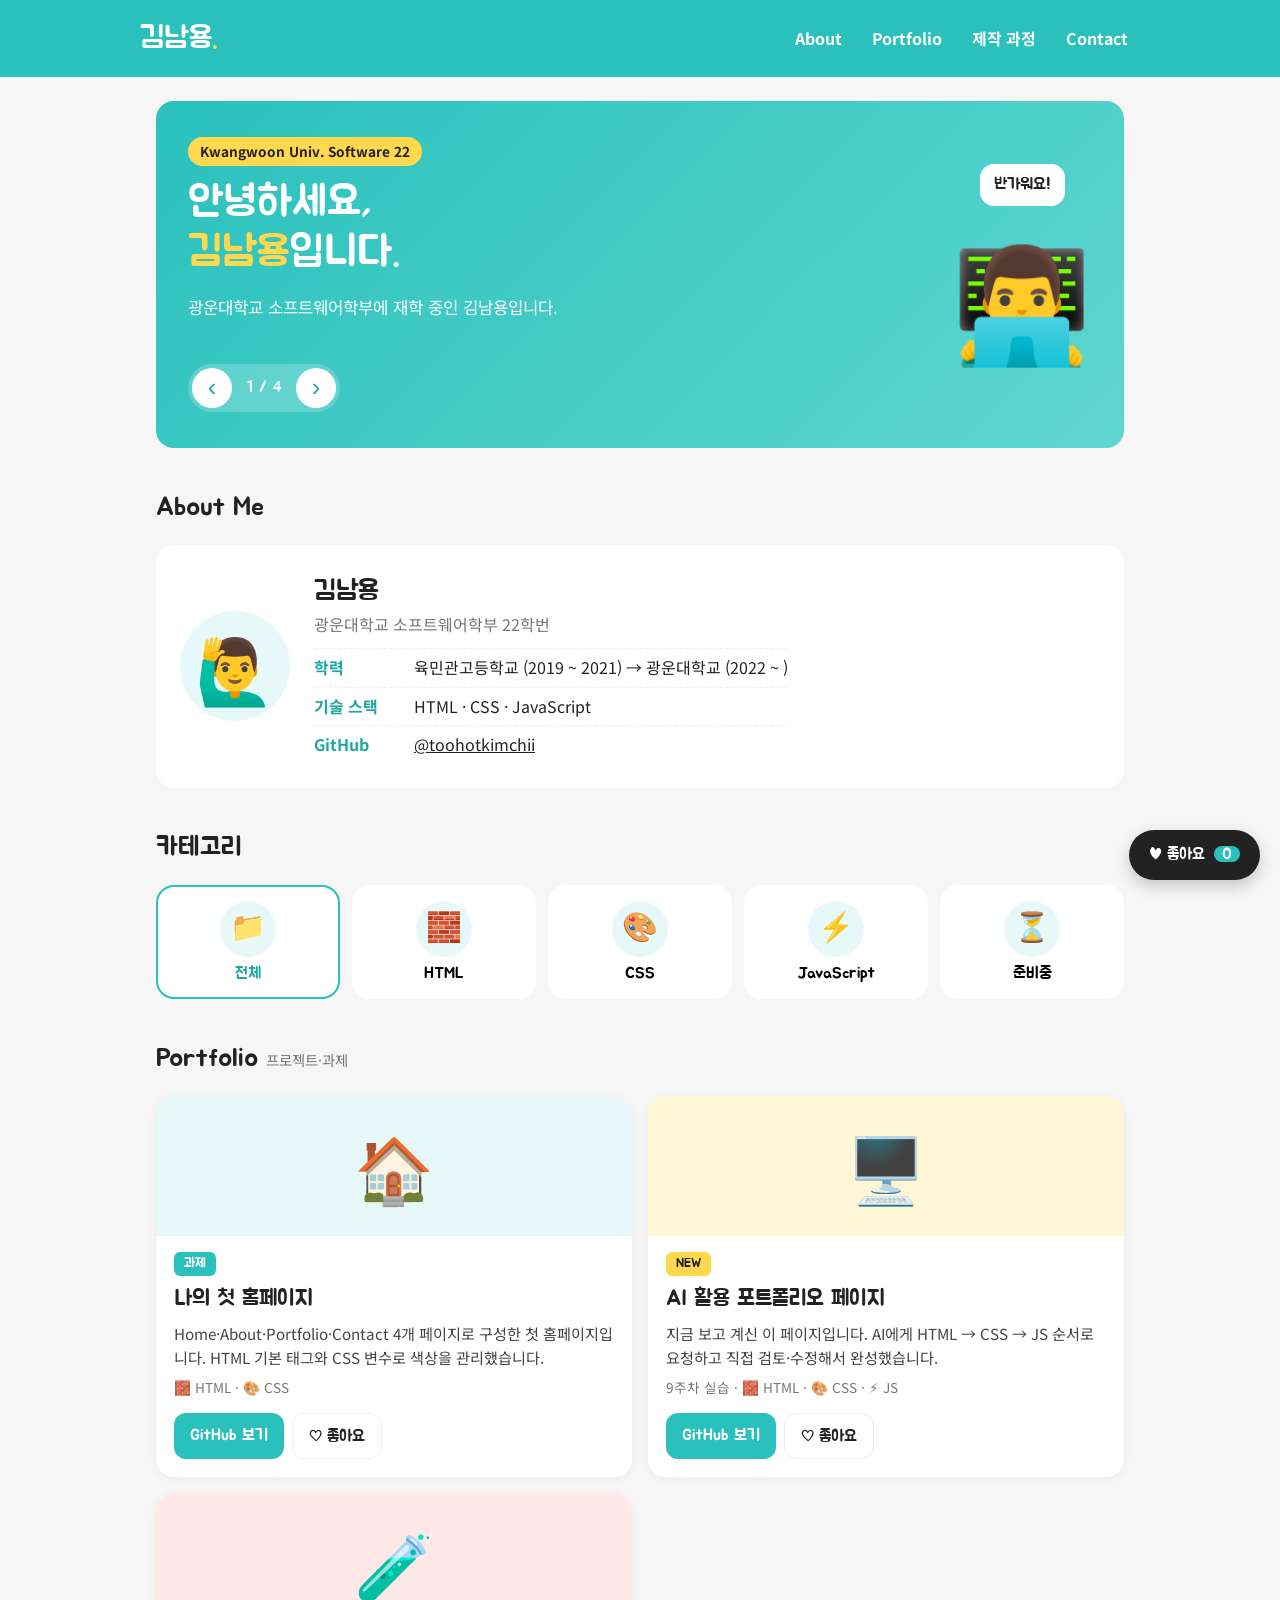
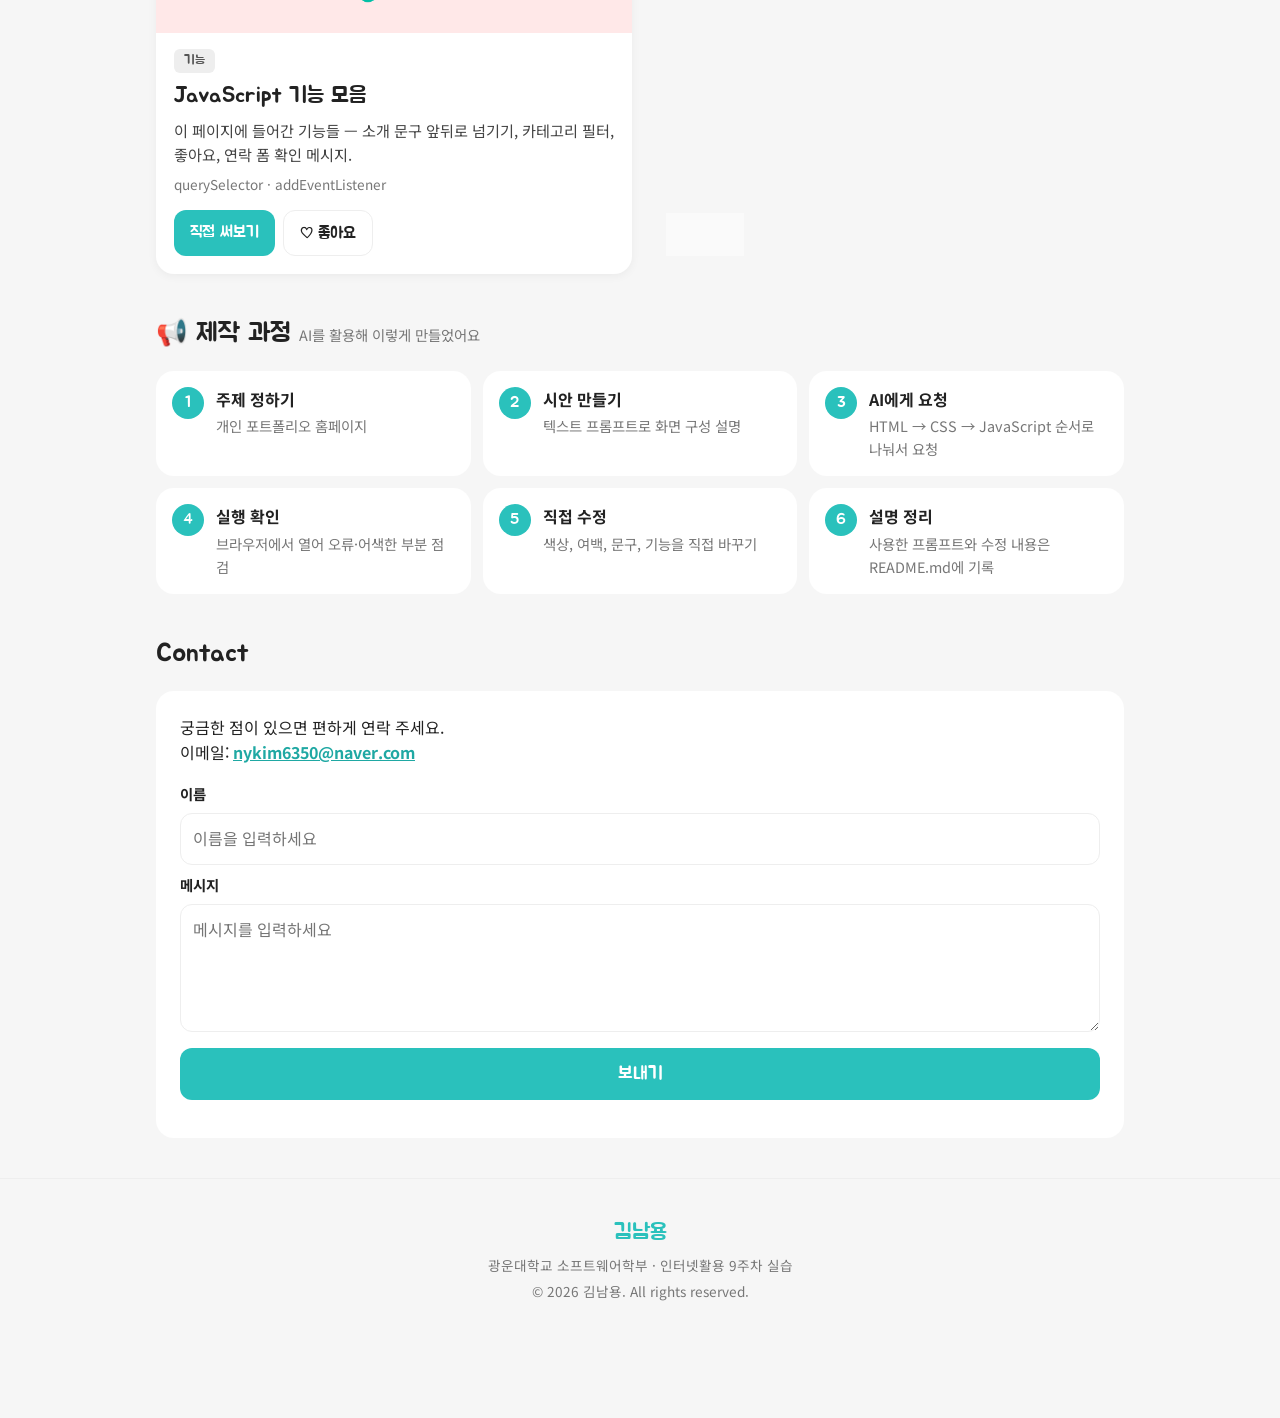
==== commit d5f63226: "Update index.html" ====
--- a/toohotkimchii_page/index.html
+++ b/toohotkimchii_page/index.html
@@ -235,7 +235,7 @@
        3. footer : 사이트 맨 아래 정보
        ===================================================== -->
   <footer class="site-footer">
-    <p class="footer-logo">김남용.</p>
+    <p class="footer-logo">김남용</p>
     <p>광운대학교 소프트웨어학부 · 인터넷활용 9주차 실습</p>
     <p>&copy; <span id="year"></span> 김남용. All rights reserved.</p>
   </footer>
